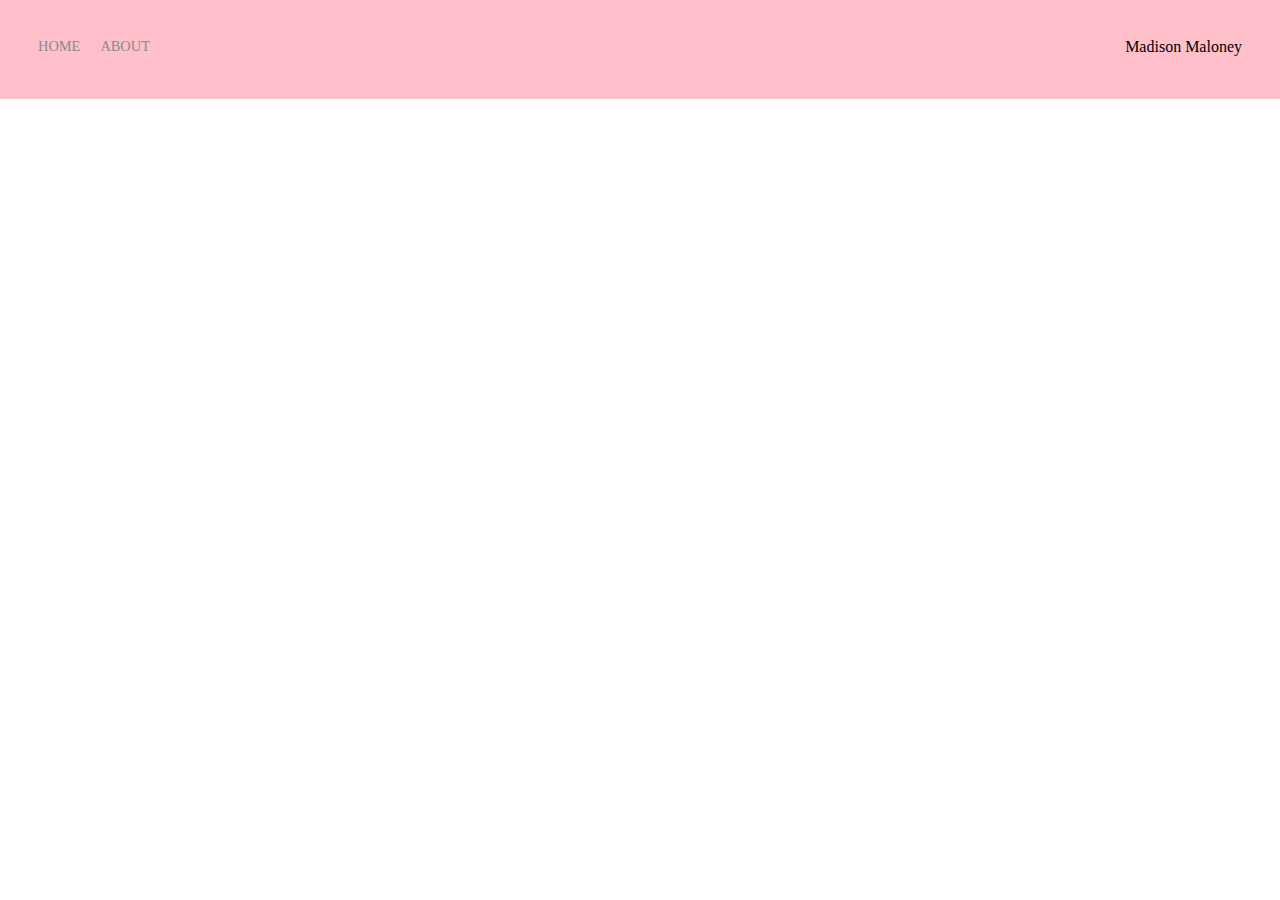
==== portfolio-html-site/index.html @ f661d8f0 "setting up and nav bar" ====
<!DOCTYPE html>
<html lang="en" dir="ltr">
  <head>
    <meta charset="utf-8" />
    <title>Page Title</title>
    <link rel="stylesheet" href="styles.css">
  </head>
  <body>
    <div class="container">
        <div class="nav-wrapper">
          <div class="left-side">
            <div class="nav-link-wrapper">
                <a href="index.html">Home</a>
            </div>

            <div class="nav-link-wrapper">
                <a href="about.html">About</a>
            </div>
            </div>

          <div class="right-side">
            <div class="brand">
                <div> Madison Maloney </div>
              </div>
          </div>
        </div>

      <div class="content-wrapper">
        <div class="portfolio-items-wrapper">
          <div class="portfolio-item-wrapper">
            <div class="portfolio-img-background" style="background-image:url(images/image1.jpeg)"></div>
          </div>
        </div>
      </div>
    </div>
  </body>
</html>
---- portfolio-html-site/styles.css ----
/* Master Styles */
body {
  margin: 0px;

}

.container{
  display: grid;
  grid-template-columns: 1fr;
  background-color: pink;
}

/* Navbar Styles */
.nav-wrapper {
  display: flex;
  justify-content: space-between;
  padding: 38px;
}

.left-side {
  display: flex;
}

.nav-wrapper > .left-side > div {
  margin-right: 20px;
  font-size: 0.9em;
  text-transform: uppercase;
}

.nav-link-wrapper {
  height: 22px;
  border-bottom: 1px solid transparent;
  transition: border-bottom 0.5s;
}

.nav-link-wrapper a {
  color: #8a8a8a;
  text-decoration: none;
  transition: color 0.5s;
}

.nav-link-wrapper:hover {
  border-bottom: 1px solid black;
}

.nav-link-wrapper a:hover {
  color: black;
}

/* Portfolio Styles */
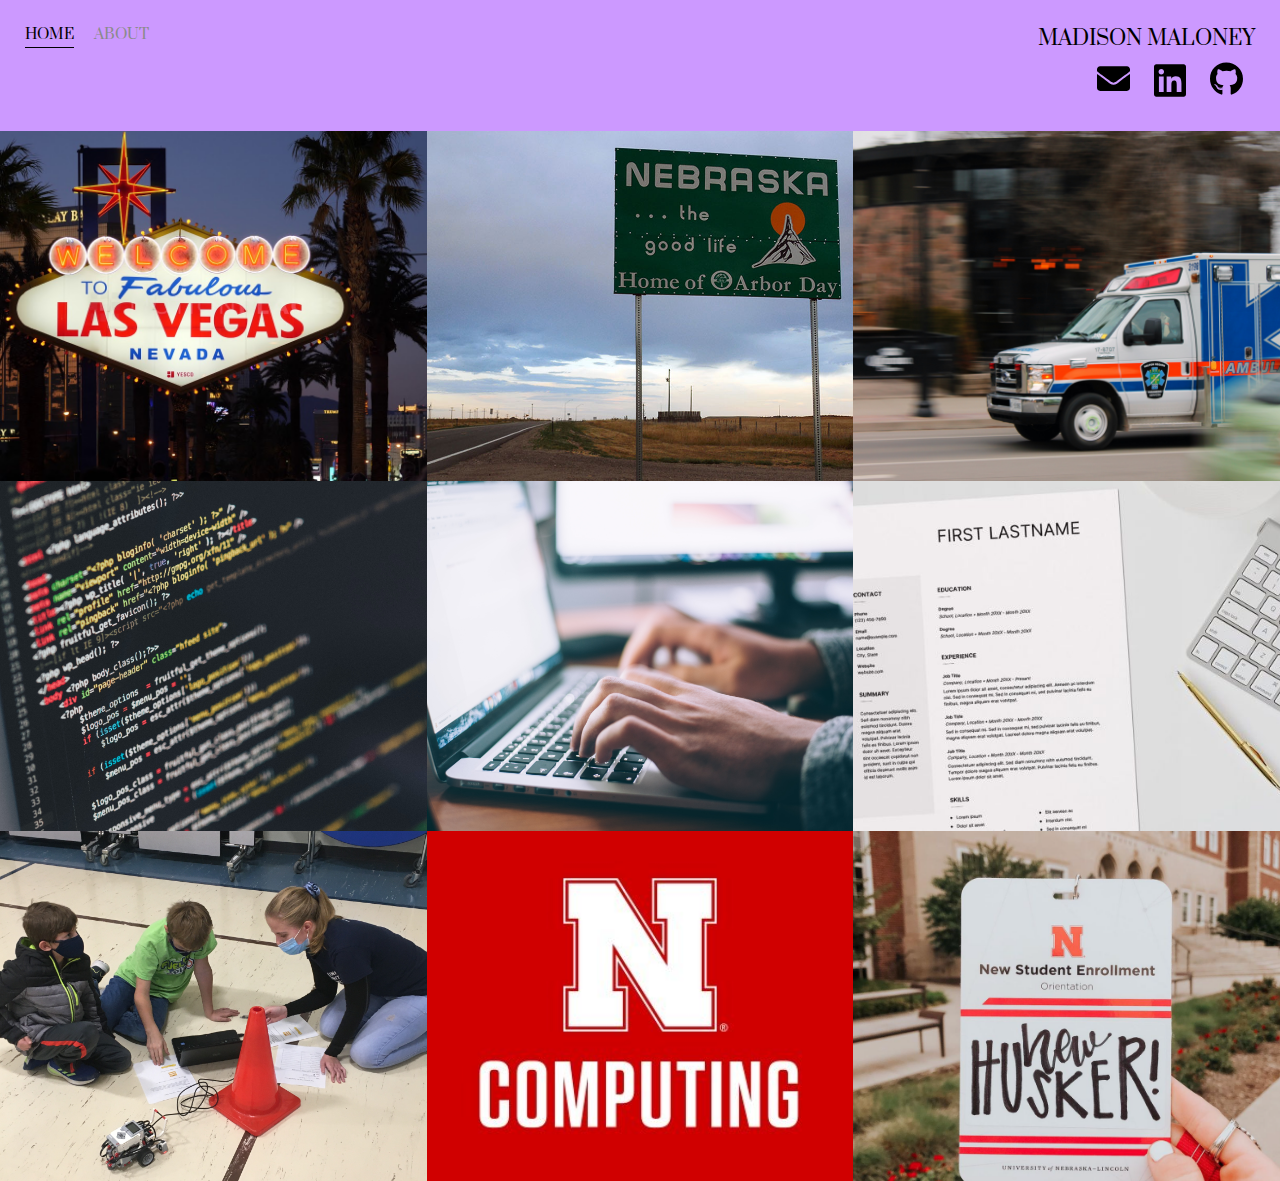
==== commit d6d41e50: "website updates" ====
--- a/portfolio-html-site/index.html
+++ b/portfolio-html-site/index.html
@@ -2,14 +2,17 @@
 <html lang="en" dir="ltr">
   <head>
     <meta charset="utf-8" />
-    <title>Page Title</title>
+    <link rel="preconnect" href="https://fonts.googleapis.com">
+    <link rel="preconnect" href="https://fonts.gstatic.com" crossorigin>
+    <link href="https://fonts.googleapis.com/css2?family=Prata&display=swap" rel="stylesheet">
+    <title>Home Page</title>
     <link rel="stylesheet" href="styles.css">
   </head>
   <body>
     <div class="container">
         <div class="nav-wrapper">
           <div class="left-side">
-            <div class="nav-link-wrapper">
+            <div class="nav-link-wrapper active-nav-link">
                 <a href="index.html">Home</a>
             </div>
 
@@ -20,7 +23,15 @@
 
           <div class="right-side">
             <div class="brand">
-                <div> Madison Maloney </div>
+                <div> MADISON MALONEY </div>
+                <div class="brand-socials">
+                  <a href="https://github.com/JoanneMadison" target="_blank"><img src="images/logos/github.svg" alt="Github Link"></a>
+                  <a href="https://www.linkedin.com/in/madison-maloney-27b5381b1/" target="_blank"><img src="images/logos/linkedin.svg" alt="Linkedin Link"></a>
+                  <a href="mailto: mmaloney3@huskers.unl.edu" target="_blank"><img src="images/logos/email.svg" alt="Email Address Link"></a>
+
+                </div>
+
+                </div>
               </div>
           </div>
         </div>
@@ -28,10 +39,113 @@
       <div class="content-wrapper">
         <div class="portfolio-items-wrapper">
           <div class="portfolio-item-wrapper">
-            <div class="portfolio-img-background" style="background-image:url(images/image1.jpeg)"></div>
+              <div class="portfolio-img-background" style="background-image:url(images/image1.jpeg)"></div>
+
+              <div class="img-text-wrapper">
+                <div class="subtitle">
+                  I am originally from Las Vegas, Nevada born and raised. Go Knights Go!
+                </div>
+              </div>
           </div>
+
+          <div class="portfolio-item-wrapper">
+              <div class="portfolio-img-background" style="background-image:url(images/image2.jpeg)"></div>
+
+              <div class="img-text-wrapper">
+                <div class="subtitle">
+                  I am a sophmore Computer Science major with double minors in mathematics and psychology at the University of Nebraska-Lincoln (UNL). Go Big Red!
+                </div>
+              </div>
+          </div>
+
+          <div class="portfolio-item-wrapper">
+              <div class="portfolio-img-background" style="background-image:url(images/image3.jpeg)"></div>
+
+              <div class="img-text-wrapper">
+                <div class="subtitle">
+                  I am a Nationally Registered Emergency Medical Technician (NREMT). I earned my certification upon my high school graduation.
+                </div>
+              </div>
+          </div>
+
+          <div class="portfolio-item-wrapper">
+              <div class="portfolio-img-background" style="background-image:url(images/image4.jpeg)"></div>
+
+              <div class="img-text-wrapper">
+                <div class="subtitle">
+                  I have completed many relevanted courses including but not limited to: <ul> <li>Computer Science II</li> <li>Data Structures and Algorithms </li> <li>Software Engineering</li> <li>Discrete Mathematics</li></ul> I am experienced in various programming languages such as C/C++, Java, SQL, HTML, and CSS.
+                </div>
+              </div>
+          </div>
+
+          <div class="portfolio-item-wrapper">
+              <div class="portfolio-img-background" style="background-image:url(images/image5.jpeg)"></div>
+
+              <div class="img-text-wrapper">
+                <div class="subtitle">
+                  A project that a partner and I completed is reinventing Modern Geek Games. This was a Java and SQL based project to update the invoice and inventory systems for Modern Geek Games, a video game and electronics retailer. View more <a href= "https://github.com/vkotipalli/Project"> here!</a>
+                </div>
+              </div>
+          </div>
+
+          <div class="portfolio-item-wrapper">
+              <div class="portfolio-img-background" style="background-image:url(images/image6.jpeg)"></div>
+
+              <div class="img-text-wrapper">
+                <div class="subtitle">
+                  For more information, my resume is avaliable for download <a href= "images/resume.pdf" download>here.</a>
+                </div>
+              </div>
+          </div>
+
+          <div class="portfolio-item-wrapper">
+              <div class="portfolio-img-background" style="background-image:url(images/image7.jpeg)"></div>
+
+              <div class="img-text-wrapper">
+                <div class="subtitle">
+                  I am the Educational Outreach Director of Initialize, a STEM outreach club at UNL. Within Initalize, I teach basic computer science programming prinicples to K-5th grade students using Lego Mindstorm EV3 robots.
+                </div>
+              </div>
+          </div>
+
+          <div class="portfolio-item-wrapper">
+              <div class="portfolio-img-background" style="background-image:url(images/image8.jpeg)"></div>
+
+              <div class="img-text-wrapper">
+                <div class="subtitle">
+                  I am a Learning Community Peer Mentor for the Computing Your Future Learning Community.
+                </div>
+              </div>
+          </div>
+
+          <div class="portfolio-item-wrapper">
+              <div class="portfolio-img-background" style="background-image:url(images/image9.png)"></div>
+
+              <div class="img-text-wrapper">
+                <div class="subtitle">
+                  I am a New Student Orientation (NSE) Leader for the summer of 2022.
+                </div>
+              </div>
+          </div>
+
         </div>
       </div>
     </div>
   </body>
+  <script>
+  const portfolioItems = document.querySelectorAll('.portfolio-item-wrapper');
+
+  portfolioItems.forEach(portfolioItem => {
+    portfolioItem.addEventListener('mouseover', () => {
+      console.log(portfolioItem.childNodes[1].classList)
+      portfolioItem.childNodes[1].classList.add('image-blur');
+    });
+
+    portfolioItem.addEventListener('mouseout', () => {
+      console.log(portfolioItem.childNodes[1].classList)
+      portfolioItem.childNodes[1].classList.remove('image-blur');
+    });
+  });
+
+</script>
 </html>
--- a/portfolio-html-site/styles.css
+++ b/portfolio-html-site/styles.css
@@ -1,20 +1,22 @@
 /* Master Styles */
 body {
   margin: 0px;
+  font-family: 'Prata', serif;
+  background-color: #7700b3;
 
 }
 
 .container{
   display: grid;
   grid-template-columns: 1fr;
-  background-color: pink;
+  background-color: #cc99ff;
 }
 
 /* Navbar Styles */
 .nav-wrapper {
   display: flex;
   justify-content: space-between;
-  padding: 38px;
+  padding: 25px;
 }
 
 .left-side {
@@ -25,6 +27,18 @@
   margin-right: 20px;
   font-size: 0.9em;
   text-transform: uppercase;
+}
+
+.brand div{
+  font-size: 20px;
+}
+ .brand-socials a{
+  float: right;
+  padding-top: 10px;
+  padding-left: 12px;
+  padding-right: 12px;
+  width: 15%;
+
 }
 
 .nav-link-wrapper {
@@ -39,6 +53,14 @@
   transition: color 0.5s;
 }
 
+.active-nav-link {
+  border-bottom: 1px solid black;
+}
+
+.active-nav-link a {
+  color: black !important;
+}
+
 .nav-link-wrapper:hover {
   border-bottom: 1px solid black;
 }
@@ -48,3 +70,87 @@
 }
 
 /* Portfolio Styles */
+
+.portfolio-items-wrapper {
+  display: grid;
+  grid-template-columns: 1fr 1fr 1fr;
+}
+
+.portfolio-item-wrapper {
+  position: relative;
+}
+
+.portfolio-img-background {
+  background-size: cover;
+  background-position: center;
+  background-repeat: no-repeat;
+  height: 350px;
+  width: 100%;
+}
+
+.img-text-wrapper {
+  position: absolute;
+  top: 0;
+  display: flex;
+  flex-direction: column;
+  justify-content: center;
+  align-items: center;
+  height: 100%;
+  text-align: center;
+  padding-left: 100px;
+  padding-right: 100px;
+  letter-spacing: 1px;
+}
+
+.img-text-wrapper .subtitle {
+  transition: 1s;
+  color: transparent;
+}
+
+.img-text-wrapper .subtitle a{
+  transition: 1s;
+  color: transparent;
+}
+
+.image-blur {
+  transition: 1s;
+  filter: brightness(10%);
+}
+
+.img-text-wrapper:hover .subtitle {
+  color: #cc66ff;
+  font-weight: 600;
+}
+
+.img-text-wrapper:hover .subtitle a{
+  color: #cc66ff;
+  font-weight: 600;
+}
+
+
+/* About Page */
+.two-column-wrapper {
+  display: grid;
+  grid-template-columns: 1fr 1fr;
+  background-color: #7700b3;
+
+}
+
+.profile-image-wrapper img{
+  float: left;
+  border-radius: 8px;
+  height: 100%;
+  width: 50%;
+
+}
+
+.profile-content-wrapper {
+  padding: 30px;
+  color: #cc66ff;
+
+}
+
+.profile-content-wrapper h1 {
+  color: white;
+
+}
